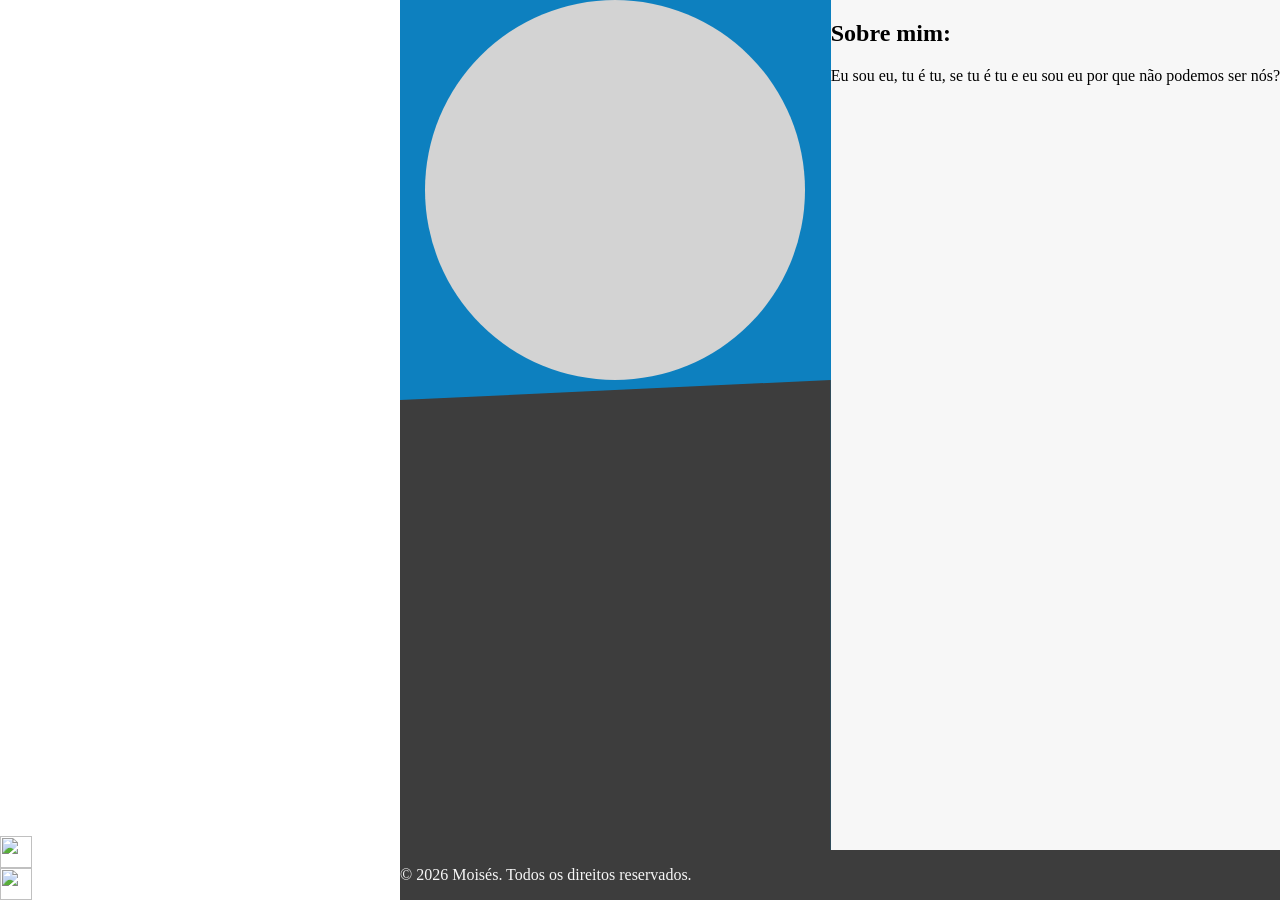
==== index.html @ 3bafb1e8 "Meu site bosta" ====
<!DOCTYPE html>
<html lang="pt-BR">
<head>
    <meta charset="UTF-8">
    <meta name="viewport" content="width=device-width, initial-scale=1.0">
    <title>meu site</title>
    <link rel="stylesheet" href="style.css">
</head>
<body>
    <aside>
        <div class="thumb"></div>
        <section>Moisés Wolff Dias</section>
    </aside>
    <main>
        <article>
        <h1>Sobre mim:</h1>
        <p>Eu sou eu, tu é tu, se tu é tu e eu sou eu por que não podemos ser nós?</p>
        </article>
        <div class="gallery">
        </div>
    </main>
    <div class="social">
        <a href=""></a>
        <img src="assets/instagram.png">
        <a href=""></a>
        <img src="assets/whatsapp.png">

    </div>
    <footer>
        <p class="copyright">&copy; 2026 Moisés. Todos os direitos reservados.</p>
    </footer>
</body>
</html>
---- style.css ----
* {
    box-sizing: border-box;
}

html,
body {
    margin: 0;
    padding: 0;
}

:root {
    --color-90: #0D80BF;
    --color-60: #F7F7F7;
    --color-30: #3D3D3D;
    --grid-info-size: 400px;
}

body {
        display: grid;
        min-height: 100svh;
        grid-template-areas: "social info main" "social footer footer";
        grid-template-columns: var(--grid-info-size) 1fr;
        grid-template-rows: 1fr;
      }

aside {
    background-color: var(--color-90);
    grid-area: info;
    display: flex;
    align-items: center;
    flex-direction: column;
}

.thumb {
    height: calc(var(--grid-info-size) - 20px);
    width: calc(var(--grid-info-size) - 20px);
    background-color: lightgray;
    border-radius: 50%;
    flex: none;
    z-index: 2;
}

section {
    background-color: var(--color-30);
    width: 100%;
    height: 100%;
    color: var(--color-60);
    z-index: 1;
    clip-path: polygon(0 20px, 0 100%, 100% 100%, 100% 0);

}

main {
    background-color: var(--color-60);
    grid-area: main;
}

.social {
    grid-area: social;
    display: flex;
    flex-direction: column;
    justify-content: flex-end;

    img {
        width: 2rem;
        height: 2rem;
    }
}

footer {
    background-color: var(--color-30);
    grid-area: footer;
}

.copyright {
    color: #F7F7F7;
}
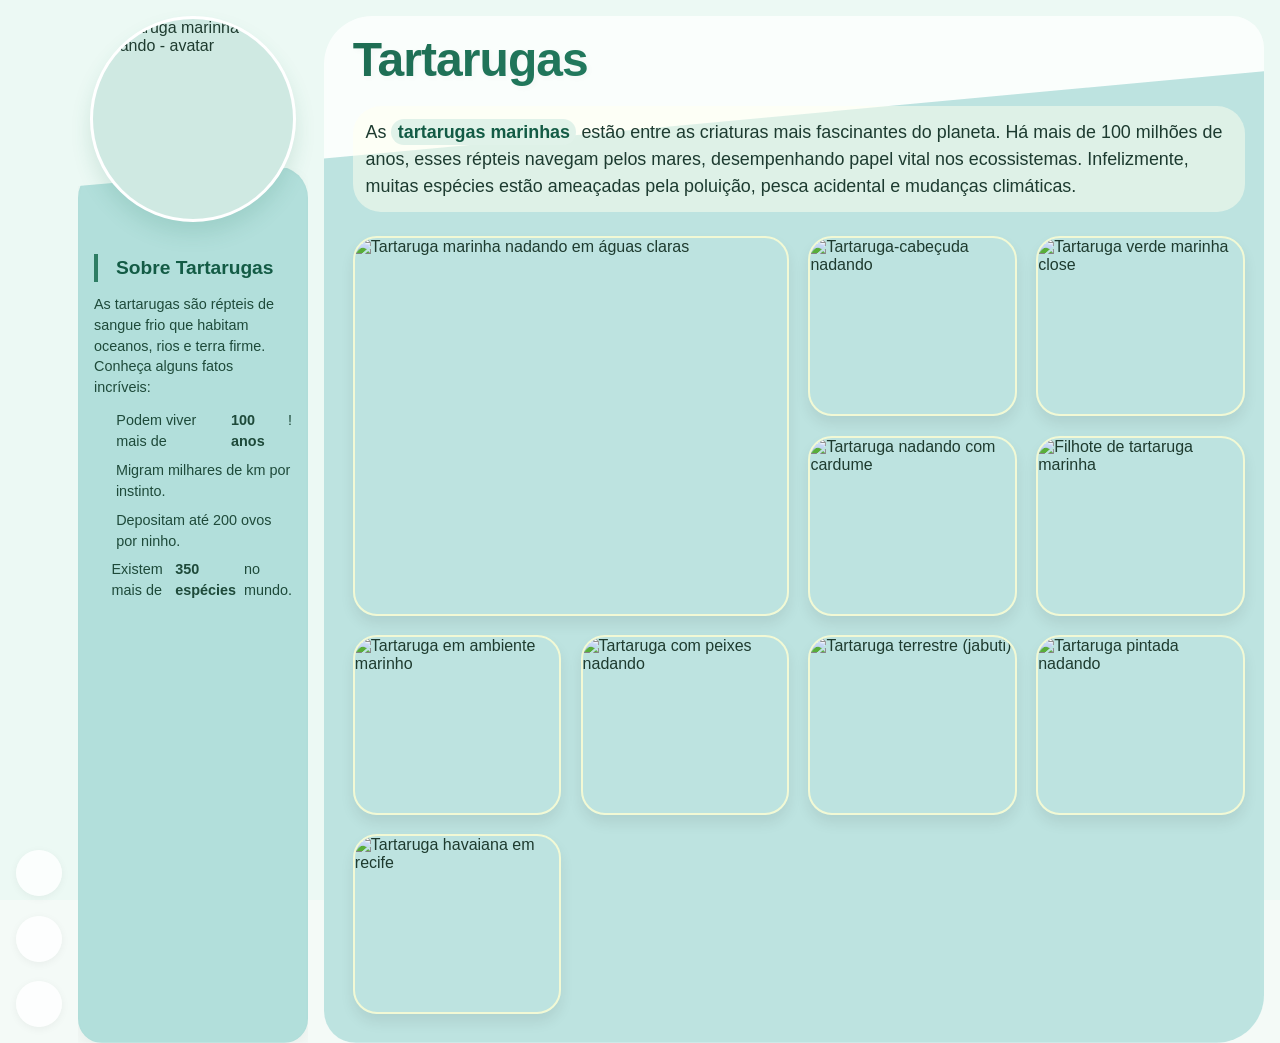
==== commit 92551283: "Site de tartaruga muito legal" ====
--- a/index.html
+++ b/index.html
@@ -1,33 +1,336 @@
 <!DOCTYPE html>
 <html lang="pt-BR">
 <head>
-    <meta charset="UTF-8">
-    <meta name="viewport" content="width=device-width, initial-scale=1.0">
-    <title>meu site</title>
-    <link rel="stylesheet" href="style.css">
+  <meta charset="UTF-8">
+  <meta name="viewport" content="width=device-width, initial-scale=1.0, viewport-fit=cover">
+  <title>Site legal de tartaruga</title>
+  <style>
+    * {
+      margin: 0;
+      padding: 0;
+      box-sizing: border-box;
+    }
+
+    :root {
+      --grid-info-size: 230px;
+      --color-bg-hi: #b2dfdb;
+      --color-accent: #2e7d64;
+      --color-text: #1e3b2f;
+      --color-soft-shadow: rgba(46, 125, 100, 0.15);
+    }
+
+    html, body {
+      height: 100%;
+      margin: 0;
+      padding: 0;
+      background: #f4faf7;
+      font-family: 'Segoe UI', Roboto, 'Helvetica Neue', sans-serif;
+      color: var(--color-text);
+    }
+
+    body {
+      display: grid;
+      grid-template-areas:
+        "social info content"
+        "footer footer footer";
+      grid-template-columns: auto var(--grid-info-size) 1fr;
+      grid-template-rows: 1fr 110px;
+      gap: 1rem;
+      padding: 1rem;
+      min-height: 100vh;
+      background: #ecf9f4;
+    }
+
+    aside {
+      grid-area: info;
+      display: flex;
+      flex-direction: column;
+      align-items: center;
+      position: relative;
+    }
+
+    .thumb {
+      width: calc(var(--grid-info-size) - 24px);
+      height: calc(var(--grid-info-size) - 24px);
+      background-color: #cfe9e2;
+      border-radius: 50%;
+      flex: none;
+      z-index: 2;
+      overflow: hidden;
+      box-shadow: 0 12px 20px var(--color-soft-shadow);
+      border: 3px solid white;
+      transition: transform 0.2s ease;
+    }
+    .thumb:hover {
+      transform: scale(1.02);
+    }
+
+    .thumb img {
+      width: 100%;
+      height: 100%;
+      object-fit: cover;
+      display: block;
+    }
+
+    aside section {
+      background-color: var(--color-bg-hi);
+      width: 100%;
+      height: 100%;
+      margin-top: -3.5rem;
+      padding-top: 4rem;
+      z-index: 1;
+      border-radius: 32px 32px 24px 24px;
+      clip-path: polygon(0 20px, 100% 0, 100% 100%, 0 100%);
+      box-shadow: inset 0 1px 4px rgba(0,0,0,0.02), 0 8px 18px rgba(0,0,0,0.05);
+      transition: all 0.2s;
+    }
+
+    .aside-content {
+      padding: 1.5rem 1rem 1.8rem 1rem;
+      font-size: 0.9rem;
+      line-height: 1.45;
+      color: #1e4a3a;
+      font-weight: 500;
+    }
+    .aside-content h3 {
+      font-size: 1.2rem;
+      margin-bottom: 0.75rem;
+      color: #135b45;
+      border-left: 4px solid #2e7d64;
+      padding-left: 10px;
+      display: flex;
+      align-items: center;
+      gap: 8px;
+    }
+    .aside-content p {
+      margin-bottom: 0.75rem;
+    }
+    .aside-content ul {
+      list-style: none;
+      padding-left: 0;
+      margin-top: 0.5rem;
+    }
+    .aside-content li {
+      margin-bottom: 0.5rem;
+      display: flex;
+      align-items: baseline;
+      gap: 8px;
+    }
+    .aside-content li i {
+      color: #2e7d64;
+      font-size: 0.8rem;
+      width: 18px;
+      text-align: center;
+    }
+    .turtle-icon {
+      font-size: 1rem;
+    }
+
+    main {
+      grid-area: content;
+      position: relative;
+      isolation: isolate;
+      padding: 1rem 1.2rem 1.8rem 1.8rem;
+      background: rgba(255, 255, 255, 0.75);
+      border-radius: 48px 32px 48px 32px;
+      backdrop-filter: blur(2px);
+    }
+
+    main:before {
+      content: "";
+      background-color: var(--color-bg-hi);
+      position: absolute;
+      inset: 0;
+      z-index: -1;
+      border-radius: 48px 32px 48px 32px;
+      clip-path: polygon(
+        0    calc(var(--grid-info-size) * .62), 
+        100% calc(var(--grid-info-size) * 0.24), 
+        100% 100%, 
+        0    100%
+      );
+      opacity: 0.85;
+    }
+
+    article h1 {
+      margin: 0 0 1.2rem 0;
+      font-size: 3rem;
+      font-weight: 800;
+      letter-spacing: -0.02em;
+      background: linear-gradient(135deg, #1f6e54, #2b9b7a);
+      background-clip: text;
+      -webkit-background-clip: text;
+      color: transparent;
+      text-shadow: 2px 2px 6px rgba(0,0,0,0.03);
+    }
+
+    article p {
+      font-size: 1.12rem;
+      line-height: 1.5;
+      margin-bottom: 1.5rem;
+      color: #1d3b30;
+      background: rgba(255,255,240,0.5);
+      padding: 0.8rem;
+      border-radius: 28px;
+    }
+
+    .highlight {
+      background: #e0f2e9;
+      padding: 0.2rem 0.4rem;
+      border-radius: 20px;
+      font-weight: 600;
+      color: #135b45;
+    }
+
+    .gallery {
+      display: grid;
+      grid-template-columns: repeat(auto-fit, minmax(170px, 1fr));
+      gap: 1.2rem;
+      margin-top: 1.5rem;
+    }
+
+    .gallery img {
+      width: 100%;
+      height: 180px;
+      object-fit: cover;
+      border-radius: 24px;
+      box-shadow: 0 8px 14px rgba(0, 0, 0, 0.08);
+      transition: all 0.25s ease;
+      border: 2px solid rgba(255,255,210,0.8);
+    }
+
+    .gallery img:hover {
+      transform: scale(1.02);
+      box-shadow: 0 14px 24px rgba(33, 93, 74, 0.2);
+      border-color: #9bc7b5;
+    }
+
+    .gallery :first-child {
+      grid-column: 1 / span 2;
+      grid-row: 1 / span 2;
+      height: 100%;
+      min-height: 260px;
+    }
+
+    .social {
+      grid-area: social;
+      display: flex;
+      flex-direction: column;
+      justify-content: flex-end;
+      gap: 1.2rem;
+      padding-bottom: 1rem;
+      align-items: center;
+    }
+
+    .social a {
+      display: inline-flex;
+      align-items: center;
+      justify-content: center;
+      background: #ffffffcc;
+      backdrop-filter: blur(2px);
+      width: 46px;
+      height: 46px;
+      border-radius: 32px;
+      transition: all 0.2s ease;
+      text-decoration: none;
+      box-shadow: 0 2px 8px rgba(0,0,0,0.05);
+    }
+
+    .social a i {
+      font-size: 1.9rem;
+      transition: transform 0.2s, color 0.2s;
+    }
+
+    .social a:hover {
+      transform: translateY(-5px);
+      background: white;
+      box-shadow: 0 10px 18px rgba(0,0,0,0.1);
+    }
+
+    .fa-facebook { color: #1877f2; }
+    .fa-twitter { color: #1da1f2; }
+    .fa-instagram { color: #e4405f; }
+
+    footer {
+      grid-area: footer;
+      text-align: center;
+      padding: 1rem 0.5rem;
+      font-size: 0.85rem;
+      border-top: 1px dashed #b9dfd0;
+      margin-top: 0.25rem;
+      color: #2d6a55;
+      background: rgba(255, 248, 225, 0.5);
+      border-radius: 60px;
+      backdrop-filter: blur(3px);
+    }
+
+    footer p {
+      margin: 0;
+      display: flex;
+      align-items: center;
+      justify-content: center;
+      gap: 8px;
+      flex-wrap: wrap;
+    }
+
+  </style>
 </head>
 <body>
-    <aside>
-        <div class="thumb"></div>
-        <section>Moisés Wolff Dias</section>
-    </aside>
-    <main>
-        <article>
-        <h1>Sobre mim:</h1>
-        <p>Eu sou eu, tu é tu, se tu é tu e eu sou eu por que não podemos ser nós?</p>
-        </article>
-        <div class="gallery">
-        </div>
-    </main>
-    <div class="social">
-        <a href=""></a>
-        <img src="assets/instagram.png">
-        <a href=""></a>
-        <img src="assets/whatsapp.png">
-
+
+  <aside>
+    <div class="thumb">
+      <img src="https://cdn.pixabay.com/photo/2017/06/05/11/01/loggerhead-sea-turtle-2373482_640.jpg" alt="Tartaruga marinha nadando - avatar">
     </div>
-    <footer>
-        <p class="copyright">&copy; 2026 Moisés. Todos os direitos reservados.</p>
-    </footer>
+    <section>
+      <div class="aside-content">
+        <h3>
+          <i class="fas fa-turtle turtle-icon"></i> 
+          Sobre Tartarugas
+        </h3>
+        <p>As tartarugas são répteis de sangue frio que habitam oceanos, rios e terra firme. Conheça alguns fatos incríveis:</p>
+        <ul>
+          <li><i class="fas fa-clock"></i> Podem viver mais de <strong>100 anos</strong>!</li>
+          <li><i class="fas fa-globe-americas"></i> Migram milhares de km por instinto.</li>
+          <li><i class="fas fa-egg"></i> Depositam até 200 ovos por ninho.</li>
+          <li><i class="fas fa-water"></i> Existem mais de <strong>350 espécies</strong> no mundo.</li>
+        </ul>
+      </div>
+    </section>
+  </aside>
+  <main>
+    <article>
+      <h1>Tartarugas</h1>
+      <p>
+        As <span class="highlight">tartarugas marinhas</span> estão entre as criaturas mais fascinantes do planeta. 
+        Há mais de 100 milhões de anos, esses répteis navegam pelos mares, desempenhando papel vital nos ecossistemas. 
+        Infelizmente, muitas espécies estão ameaçadas pela poluição, pesca acidental e mudanças climáticas. 
+      </p>
+    </article>
+
+    <div class="gallery">
+      <img src="https://cdn.pixabay.com/photo/2016/11/29/04/19/turtle-1868289_640.jpg" alt="Tartaruga marinha nadando em águas claras">
+      <img src="https://cdn.pixabay.com/photo/2017/06/05/11/01/loggerhead-sea-turtle-2373482_640.jpg" alt="Tartaruga-cabeçuda nadando">
+      <img src="https://cdn.pixabay.com/photo/2016/12/31/15/15/turtle-1941974_640.jpg" alt="Tartaruga verde marinha close">
+      <img src="https://cdn.pixabay.com/photo/2019/08/19/14/31/sea-turtle-4416864_640.jpg" alt="Tartaruga nadando com cardume">
+      <img src="https://cdn.pixabay.com/photo/2018/07/13/10/20/sea-turtle-3535969_640.jpg" alt="Filhote de tartaruga marinha">
+      <img src="https://cdn.pixabay.com/photo/2013/04/05/11/18/turtle-100245_640.jpg" alt="Tartaruga em ambiente marinho">
+      <img src="https://cdn.pixabay.com/photo/2018/10/18/13/13/sea-turtle-3757185_640.jpg" alt="Tartaruga com peixes nadando">
+      <img src="https://cdn.pixabay.com/photo/2017/01/20/14/15/animal-1995059_640.jpg" alt="Tartaruga terrestre (jabuti)">
+      <img src="https://cdn.pixabay.com/photo/2016/08/16/17/18/sea-turtle-1598438_640.jpg" alt="Tartaruga pintada nadando">
+      <img src="https://cdn.pixabay.com/photo/2015/12/02/18/51/sea-turtle-1072895_640.jpg" alt="Tartaruga havaiana em recife">
+    </div>
+  </main>
+
+  <div class="social">
+    <a href="https://www.facebook.com" target="_blank" rel="noopener noreferrer" aria-label="Facebook">
+      <i class="fab fa-facebook"></i>
+    </a>
+    <a href="https://www.twitter.com" target="_blank" rel="noopener noreferrer" aria-label="Twitter">
+      <i class="fab fa-twitter"></i>
+    </a>
+    <a href="https://www.instagram.com" target="_blank" rel="noopener noreferrer" aria-label="Instagram">
+      <i class="fab fa-instagram"></i>
+    </a>
+  </div>
 </body>
-</html>+</html>
